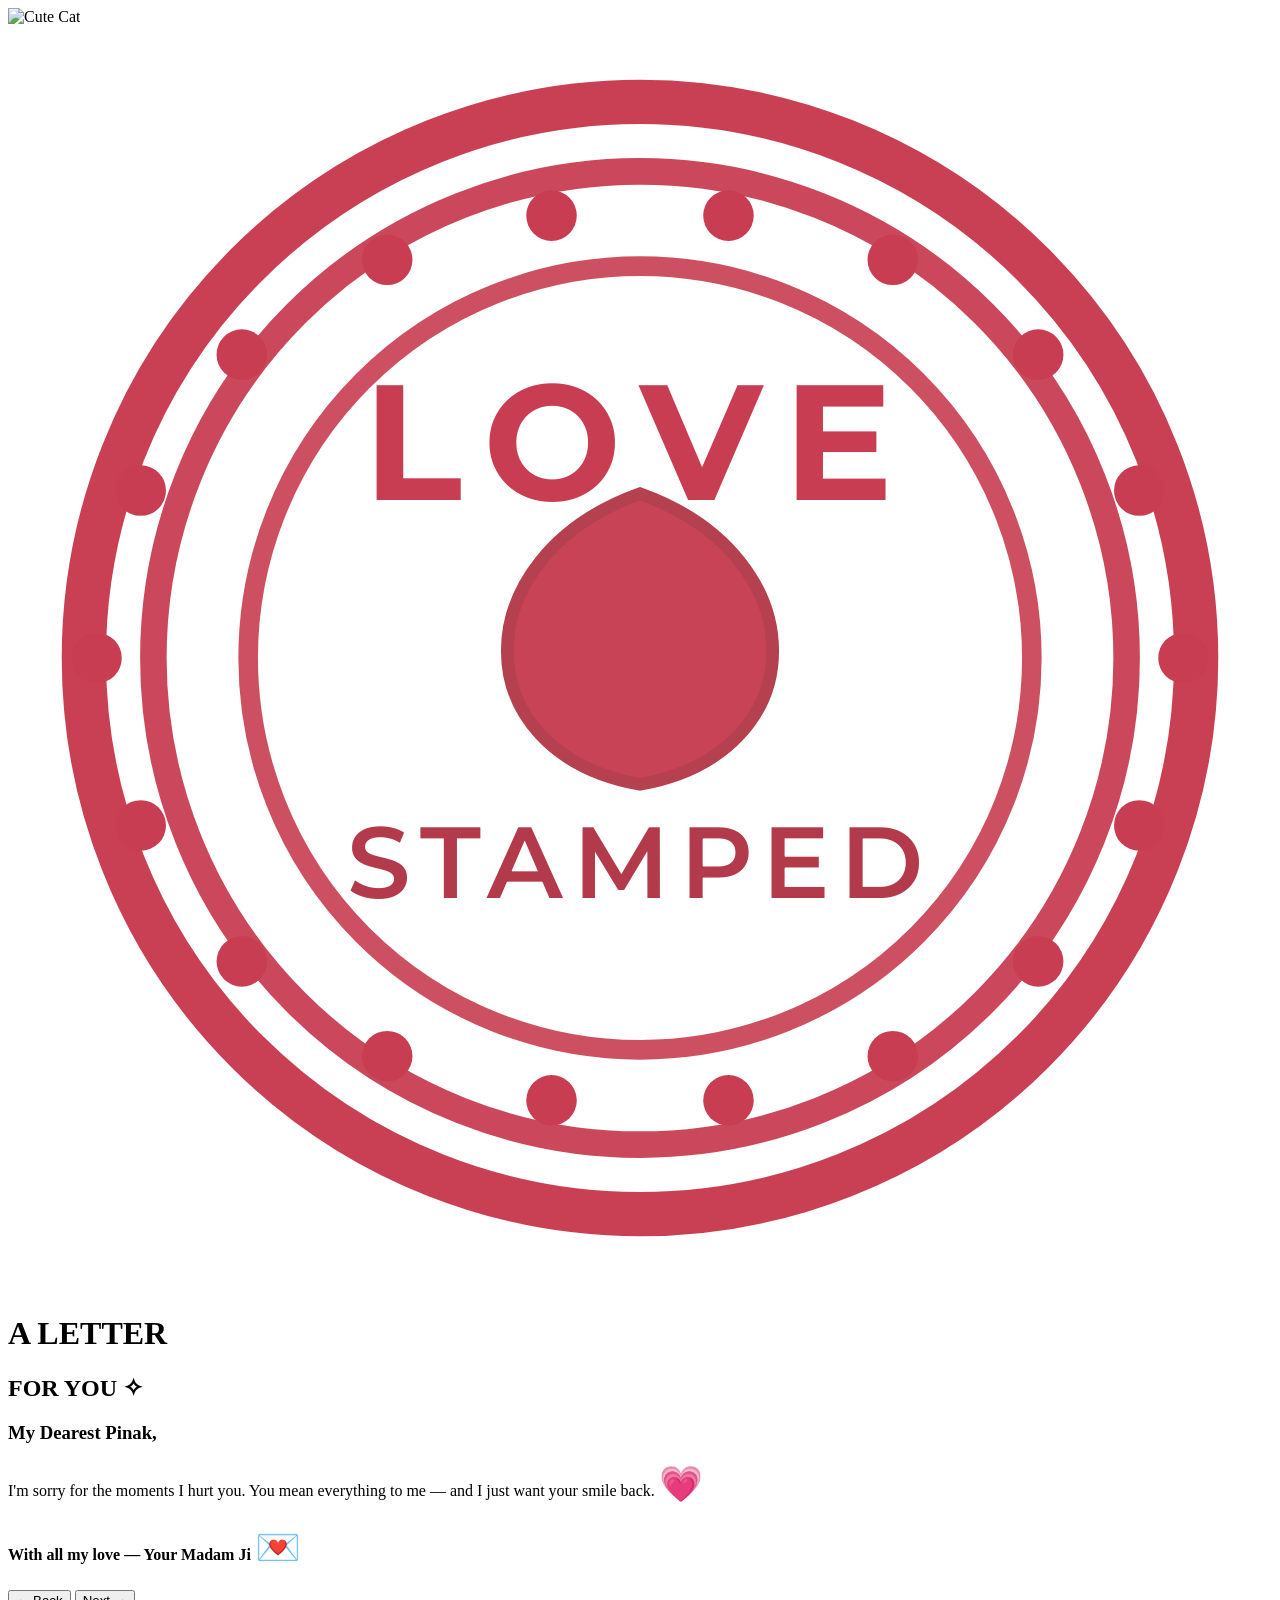
==== ThisIsForYou.html @ 99fb5eb4 "Add files via upload" ====
<!DOCTYPE html>
<html lang="en">
<head>
  <meta charset="UTF-8" />
  <title>This is For You</title>
  <meta name="viewport" content="width=device-width, initial-scale=1.0" />
  <link href="https://fonts.googleapis.com/css2?family=Montserrat:wght@400;600;700;900&family=Playfair+Display:wght@400;700&display=swap" rel="stylesheet" />
  <link rel="stylesheet" href="StyleCSS/style3.css" />
</head>
<body>
  <div class="container">
    <div class="overflow-group">
      <img src="images/letter-C680mUtz.png" alt="Cute Cat" class="top-img" />
      <svg
        class="stamp-svg"
        viewBox="0 0 200 200"
        xmlns="http://www.w3.org/2000/svg"
        aria-label="Heart Stamp"
      >
        <circle cx="100" cy="100" r="88" stroke="#c83d52" stroke-width="7" fill="none" opacity="0.98" />
        <circle cx="100" cy="100" r="77" stroke="#c83d52" stroke-width="4.2" fill="none" opacity="0.94" />
        <circle cx="100" cy="100" r="62" stroke="#c83d52" stroke-width="3.1" fill="none" opacity="0.9" />
        <g>
          <circle cx="186" cy="100" r="4" fill="#c83d52" />
          <circle cx="179" cy="126.5" r="4" fill="#c83d52" />
          <circle cx="163" cy="148" r="4" fill="#c83d52" />
          <circle cx="140" cy="163" r="4" fill="#c83d52" />
          <circle cx="114" cy="170" r="4" fill="#c83d52" />
          <circle cx="86" cy="170" r="4" fill="#c83d52" />
          <circle cx="60" cy="163" r="4" fill="#c83d52" />
          <circle cx="37" cy="148" r="4" fill="#c83d52" />
          <circle cx="21" cy="126.5" r="4" fill="#c83d52" />
          <circle cx="14" cy="100" r="4" fill="#c83d52" />
          <circle cx="21" cy="73.5" r="4" fill="#c83d52" />
          <circle cx="37" cy="52" r="4" fill="#c83d52" />
          <circle cx="60" cy="37" r="4" fill="#c83d52" />
          <circle cx="86" cy="30" r="4" fill="#c83d52" />
          <circle cx="114" cy="30" r="4" fill="#c83d52" />
          <circle cx="140" cy="37" r="4" fill="#c83d52" />
          <circle cx="163" cy="52" r="4" fill="#c83d52" />
          <circle cx="179" cy="73.5" r="4" fill="#c83d52" />
        </g>
        <path
          d="M100,120 C128,115 128,84 100,74 C72,84 72,115 100,120Z"
          fill="#c83d52"
          stroke="#b23a4b"
          stroke-width="2"
          opacity="0.97"
        />
        <text
          x="100"
          y="75"
          text-anchor="middle"
          fill="#c83d52"
          font-family="Montserrat, sans-serif"
          font-size="26"
          font-weight="700"
          letter-spacing="0.14em"
          >LOVE</text
        >
        <text
          x="100"
          y="138"
          text-anchor="middle"
          fill="#b23a4b"
          font-family="Montserrat, sans-serif"
          font-size="16"
          font-weight="600"
          letter-spacing="0.1em"
          >STAMPED</text
        >
      </svg>
      <div class="letter-card">
        <h1>A LETTER</h1>
        <h2>FOR YOU ✧</h2>
        <h3>My Dearest Pinak,</h3>
        <p class="letter-text">
          I'm sorry for the moments I hurt you. You mean everything to me — and
          I just want your smile back.
          <span style="color: #F7B5CF; font-size: 2.2rem">💗</span>
        </p>
        <h4>
          With all my love — Your Madam Ji
          <span style="font-style: normal; font-size: 2.3rem">💌</span>
        </h4>
      </div>
    </div>
    <div class="button-row">
      <button class="button button-back" id="backButton">&larr; Back</button>
      <button class="button button-next" id="nextButton">Next &rarr;</button>
    </div>
  </div>
  <script src="JavaScript/script3.js" defer></script>
</body>
</html>
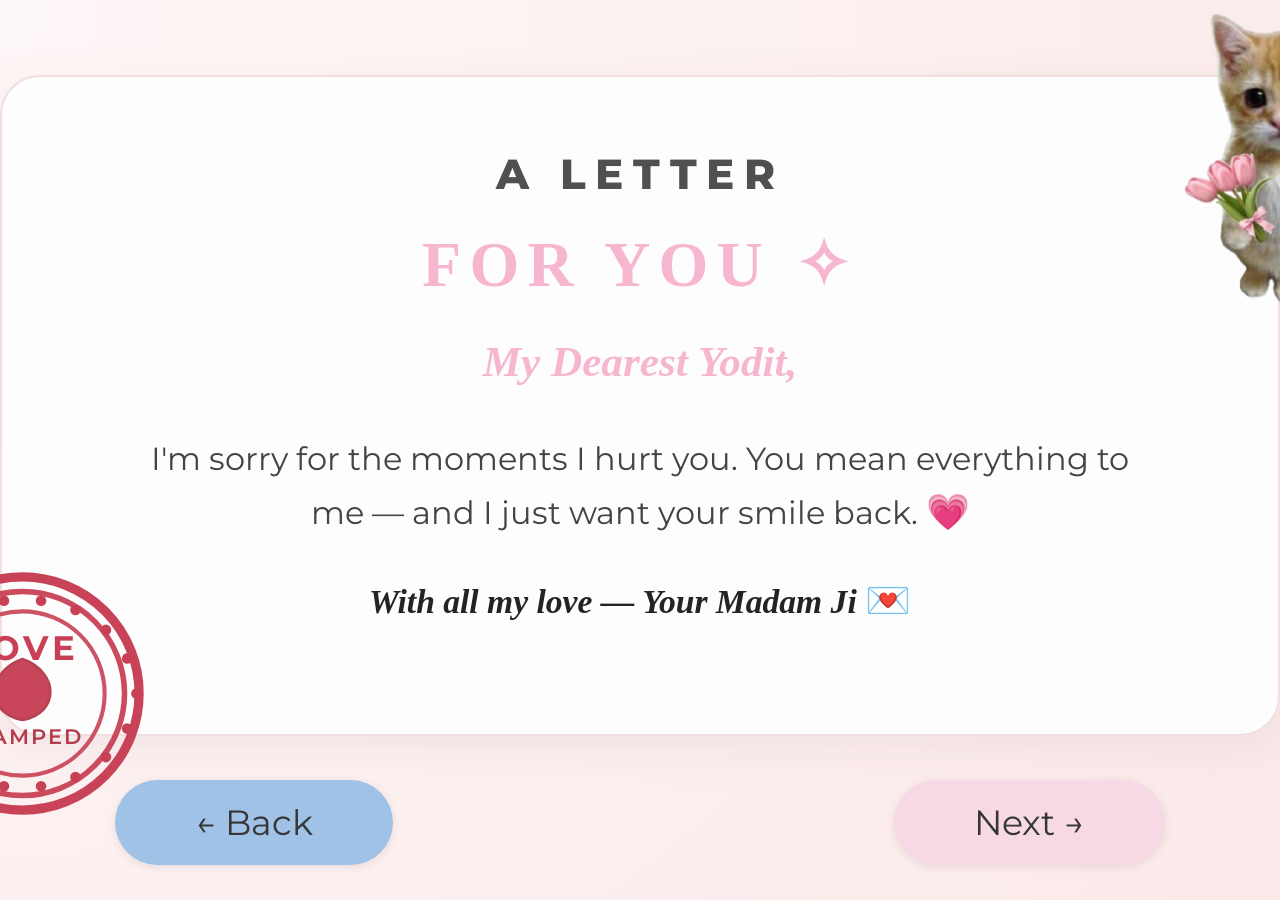
==== commit a718924c: "Update letter recipient from Pinak to Yodit" ====
--- a/ThisIsForYou.html
+++ b/ThisIsForYou.html
@@ -73,7 +73,7 @@
       <div class="letter-card">
         <h1>A LETTER</h1>
         <h2>FOR YOU ✧</h2>
-        <h3>My Dearest Pinak,</h3>
+        <h3>My Dearest Yodit,</h3>
         <p class="letter-text">
           I'm sorry for the moments I hurt you. You mean everything to me — and
           I just want your smile back.
--- a/StyleCSS/style3.css
+++ b/StyleCSS/style3.css
@@ -0,0 +1,158 @@
+body {
+      margin: 0;
+      background: #FBF5F4;
+      font-family: 'Montserrat', sans-serif;
+      min-height: 100vh;
+      width: 100vw;
+      overflow-x: hidden;
+      transition: opacity 0.7s ease;
+      opacity: 1;
+    }
+    body.fadeout {
+      opacity: 0;
+    }
+    .container {
+      min-height: 100vh;
+      display: flex;
+      flex-direction: column;
+      justify-content: center;
+      align-items: center;
+      position: relative;
+      background: radial-gradient(circle at top left, #fff8f8 0%, #fbe9e9 100%);
+      opacity: 0.98;
+    }
+    .overflow-group {
+      position: relative;
+      max-width: 1300px;
+      width: 100%;
+      display: flex;
+      justify-content: center;
+      align-items: center;
+      margin-top: 40px;
+    }
+    .letter-card {
+      position: relative;
+      background: rgba(255,255,255,0.96);
+      border-radius: 2.5rem;
+      box-shadow: 0 12px 40px rgba(193,173,173,0.18);
+      border: 2.5px solid #f1dede;
+      padding: 4.5rem 8rem 4.5rem 8rem;
+      text-align: center;
+      max-width: 1050px;
+      width: 100%;
+      font-size: 1.6rem;
+      z-index: 2;
+      overflow: visible;
+    }
+    .top-img {
+      position: absolute;
+      top: -70px;
+      right: -110px;
+      width: 220px;
+      z-index: 10;
+      pointer-events: none;
+    }
+    .stamp-svg {
+      position: absolute;
+      bottom: -90px;
+      left: -110px;
+      width: 265px;
+      height: 265px;
+      z-index: 10;
+      pointer-events: none;
+    }
+    h1 {
+      font-size: 2.6rem;
+      font-family: 'Montserrat', sans-serif;
+      font-weight: 800;
+      letter-spacing: 0.23em;
+      color: #4d4d4d;
+      margin: 0;
+      text-transform: uppercase;
+    }
+    h2 {
+      font-size: 4rem;
+      font-family: 'Playfair Display', serif;
+      font-weight: 900;
+      color: #F7B5CF;
+      margin: 28px 0 0 0;
+      text-transform: uppercase;
+      letter-spacing: 0.13em;
+    }
+    h3 {
+      font-size: 2.7rem;
+      font-family: 'Playfair Display', serif;
+      color: #F7B5CF;
+      font-style: italic;
+      margin: 2.2rem 0 0;
+      font-weight: 700;
+    }
+    .letter-text {
+      color: #414141;
+      margin: 2.9rem 0 2.4rem 0;
+      font-size: 2rem;
+      font-family: 'Montserrat', sans-serif;
+      line-height: 1.6;
+    }
+    h4 {
+      font-size: 2.1rem;
+      font-family: 'Playfair Display', serif;
+      color: #1f1f1f;
+      font-style: italic;
+      font-weight: 800;
+      margin: 0 0 2.5rem 0;
+    }
+    .button-row {
+      display: flex;
+      justify-content: space-between;
+      align-items: center;
+      max-width: 1050px;
+      width: 100%;
+      padding: 0 8rem;
+      margin-top: 2.8rem;
+      z-index: 2;
+    }
+    .button {
+      font-family: 'Montserrat', sans-serif;
+      font-size: 2.2rem;
+      padding: 1.3rem 5rem;
+      border-radius: 2.8rem;
+      border: none;
+      cursor: pointer;
+      box-shadow: 0 2px 10px rgba(0,0,0,0.09);
+      transition: background 0.2s;
+    }
+    .button-back {
+      background: #9EC1E6; color: #333;
+    }
+    .button-back:hover {
+      background: #7fa8ce;
+    }
+    .button-next {
+      background: #F7D9E6; color: #333;
+    }
+    .button-next:hover {
+      background: #F7B5CF;
+    }
+    @media (max-width: 900px) {
+      .overflow-group {
+        max-width: 98vw;
+      }
+      .letter-card {
+        max-width: 97vw;
+        padding: 2.2rem 2vw;
+      }
+      .button-row {
+        max-width: 97vw;
+        padding: 0 2vw;
+      }
+      .top-img {
+        width: 130px;
+        right: -45px;
+      }
+      .stamp-svg {
+        width: 150px;
+        height: 150px;
+        left: -45px;
+      }
+    }
